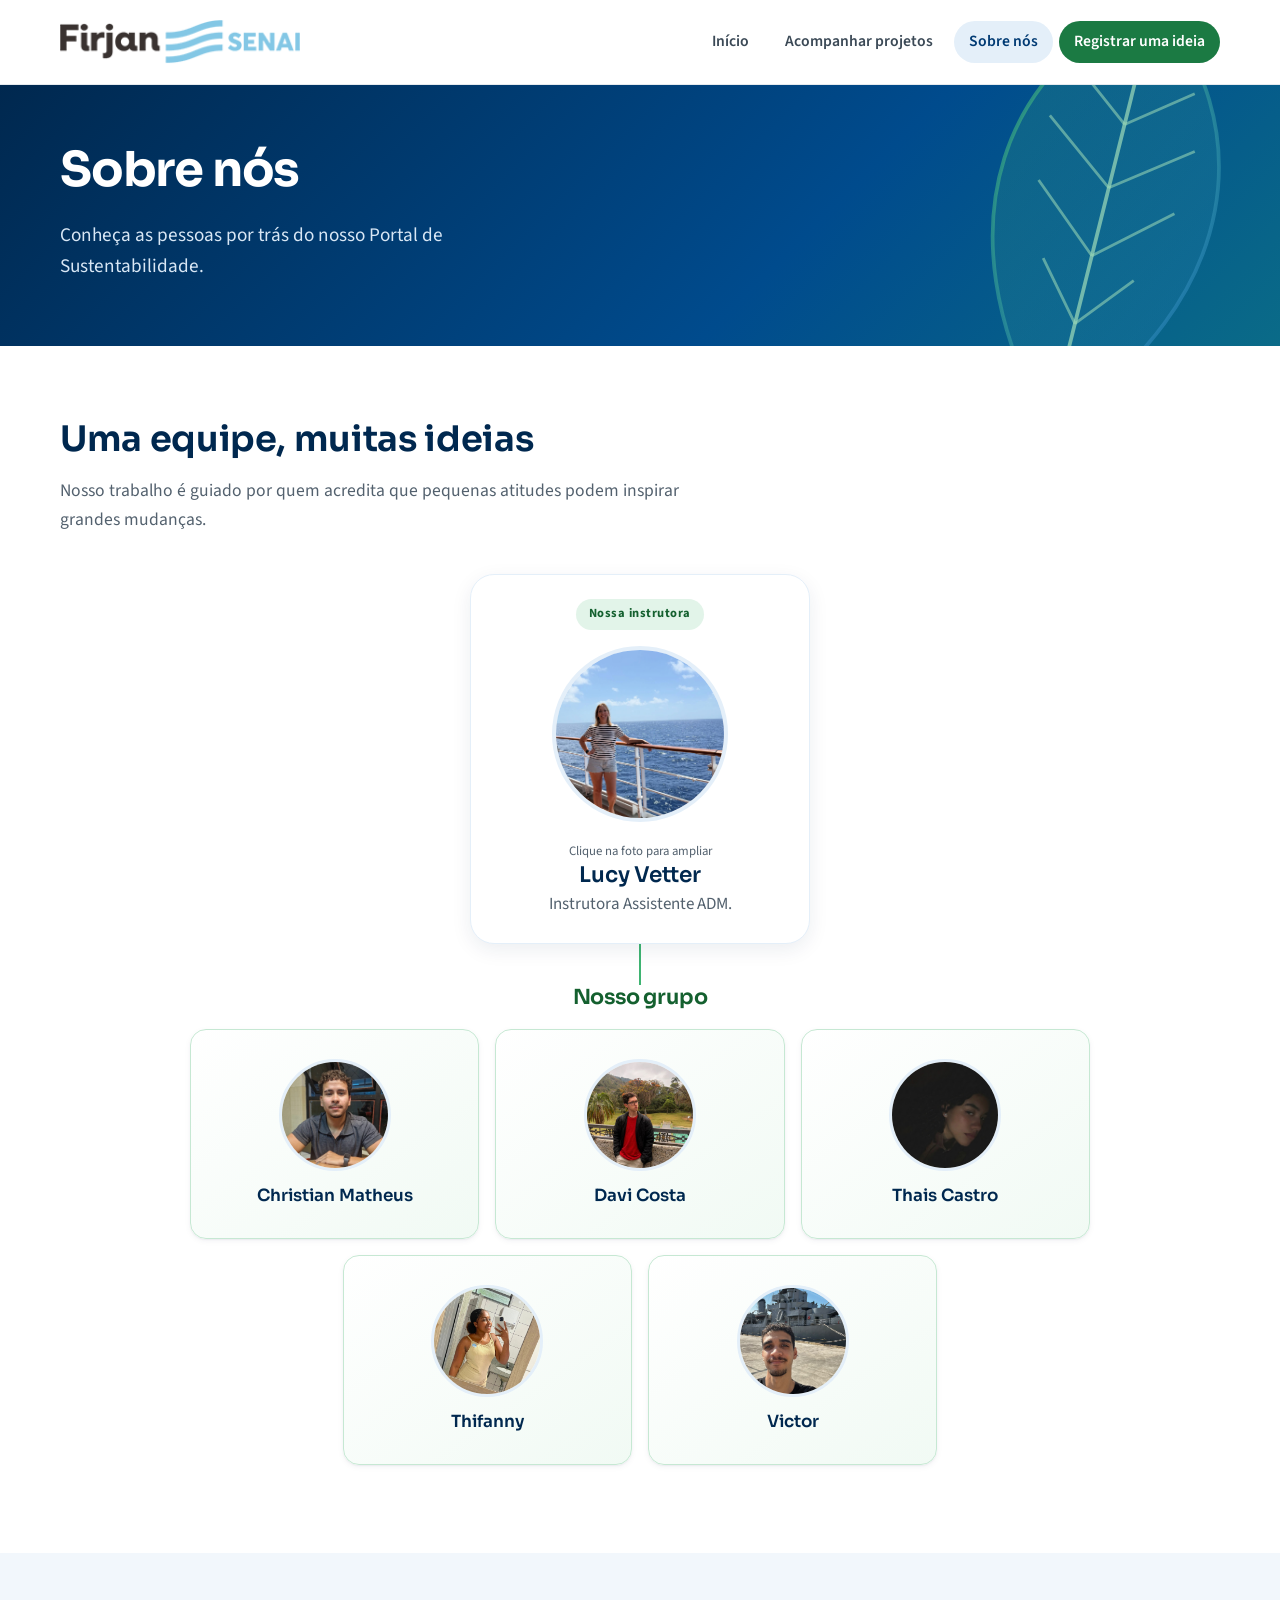
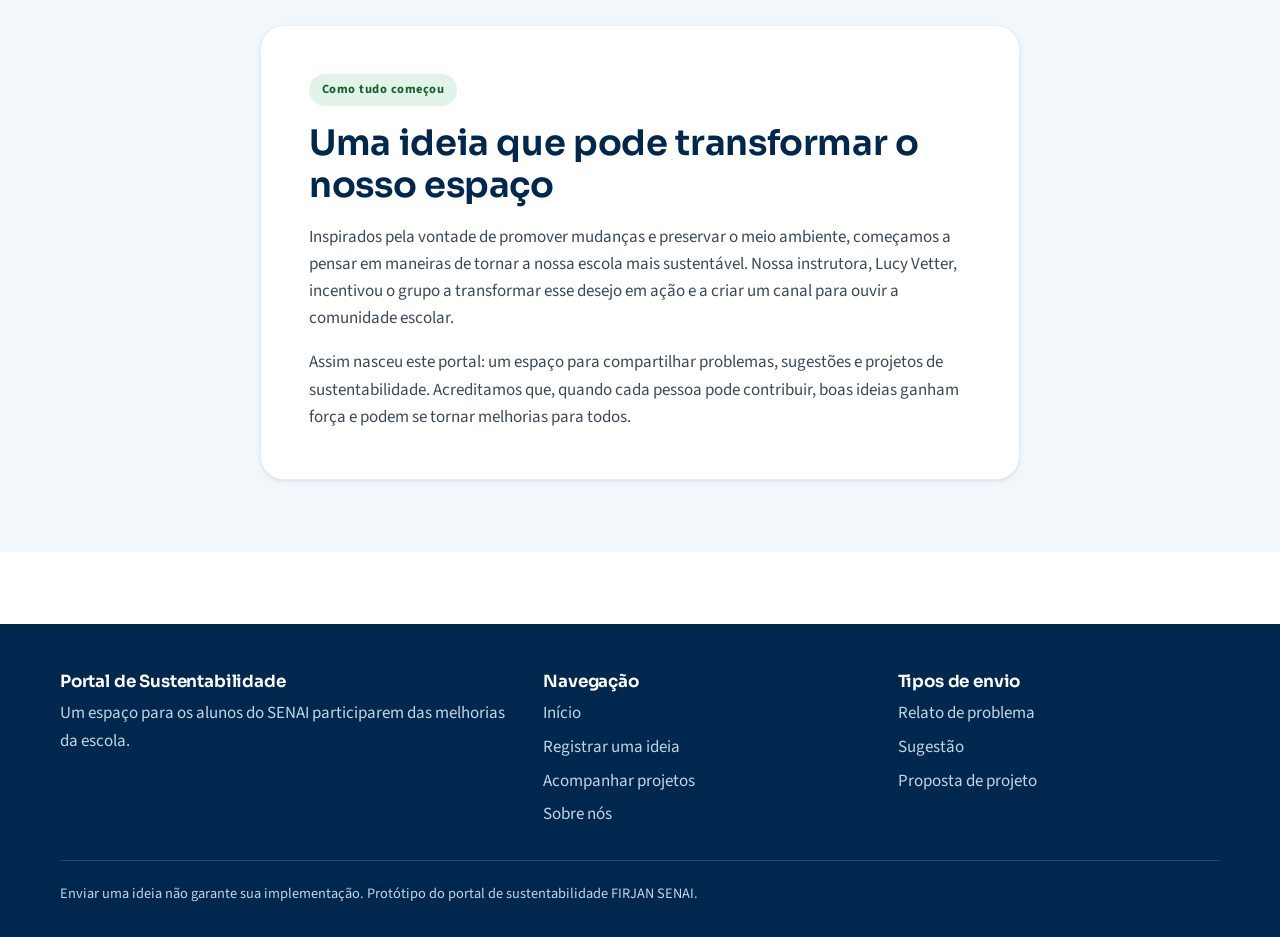
==== sobre.html @ 419f91eb "initial commit" ====
<!DOCTYPE html>
<html lang="pt-BR">
<head>
  <meta charset="UTF-8">
  <meta name="viewport" content="width=device-width, initial-scale=1">
  <title>Sobre nós | Portal de Sustentabilidade FIRJAN SENAI</title>
  <meta name="description" content="Conheça a instrutora e os alunos que fazem parte do Portal de Sustentabilidade SENAI.">
  <meta name="theme-color" content="#004b8d">
  <script>document.documentElement.classList.add('js');</script>
  <link rel="preconnect" href="https://fonts.googleapis.com">
  <link rel="preconnect" href="https://fonts.gstatic.com" crossorigin>
  <link href="https://fonts.googleapis.com/css2?family=Sora:wght@500;600;700&family=Source+Sans+3:wght@400;600;700&display=swap" rel="stylesheet">
  <link rel="stylesheet" href="css/style.css">
  <script src="js/main.js" defer></script>
  <script src="js/sobre.js" defer></script>
</head>
<body>
  <a class="skip-link" href="#conteudo">Ir para o conteúdo principal</a>

  <header class="site-header">
    <div class="container header-inner">
      <a class="logo-link" href="index.html" aria-label="FIRJAN SENAI – página inicial">
        <div class="logo-container">
          <img src="img/senai.png" alt="FIRJAN SENAI">
          <span class="logo-placeholder" aria-hidden="true">Logo<br>FIRJAN SENAI</span>
        </div>
      </a>
      <button class="menu-toggle" type="button" aria-label="Menu principal" aria-expanded="false" aria-controls="menu-principal">
        <span class="barras" aria-hidden="true"></span><span class="texto">Menu</span>
      </button>
      <nav id="menu-principal" class="nav-principal" aria-label="Navegação principal">
        <a href="index.html">Início</a>
        <a href="projetos.html">Acompanhar projetos</a>
        <a href="sobre.html" aria-current="page">Sobre nós</a>
        <a href="registrar.html" class="nav-destaque">Registrar uma ideia</a>
      </nav>
    </div>
  </header>

  <main id="conteudo">
    <section class="hero hero--curto" aria-labelledby="titulo-pagina">
      <svg class="hero-folha" viewBox="0 0 120 200" aria-hidden="true" focusable="false">
        <defs>
          <linearGradient id="grad-folha" x1="0" y1="0" x2="1" y2="1">
            <stop offset="0" stop-color="#3fb472"/>
            <stop offset="1" stop-color="#2477c4"/>
          </linearGradient>
        </defs>
        <path d="M60 6C114 44 130 120 60 194 -10 120 6 44 60 6Z" fill="url(#grad-folha)" opacity=".22"/>
        <path d="M60 6C114 44 130 120 60 194 -10 120 6 44 60 6Z" fill="none" stroke="url(#grad-folha)" stroke-width="1.6" opacity=".7"/>
        <path d="M60 14V198" stroke="#9fdcb9" stroke-width="1.6" opacity=".7"/>
        <path d="M60 60L34 40M60 88L28 64M60 118L30 92M60 148L40 124M60 60L86 40M60 88L92 64M60 118L90 92M60 148L80 124" stroke="#9fdcb9" stroke-width="1.2" opacity=".55" fill="none"/>
      </svg>
      <div class="container">
        <h1 id="titulo-pagina">Sobre nós</h1>
        <p class="hero-sub">Conheça as pessoas por trás do nosso Portal de Sustentabilidade.</p>
      </div>
    </section>

    <section class="secao sobre-secao" aria-labelledby="titulo-equipe">
      <div class="container">
        <div class="secao-titulo reveal">
          <h2 id="titulo-equipe">Uma equipe, muitas ideias</h2>
          <p>Nosso trabalho é guiado por quem acredita que pequenas atitudes podem inspirar grandes mudanças.</p>
        </div>

        <div class="sobre-piramide">
          <article class="sobre-instrutora reveal">
            <span class="sobre-etiqueta">Nossa instrutora</span>
            <button class="sobre-foto" type="button" data-foto-ampliar="img/lucy.jpg" data-foto-alt="Lucy Vetter, Instrutora Assistente ADM." aria-label="Ampliar foto de Lucy Vetter">
              <img src="img/lucy.jpg" alt="Lucy Vetter" width="420" height="420">
            </button>
            <p class="sobre-foto-dica">Clique na foto para ampliar</p>
            <h3>Lucy Vetter</h3>
            <p>Instrutora Assistente ADM.</p>
          </article>

          <div class="sobre-conexao" aria-hidden="true"></div>
          <h2 class="sobre-grupo-titulo reveal">Nosso grupo</h2>
          <!-- Use o placeholder para integrantes sem foto disponível. -->
          <ul class="sobre-integrantes" aria-label="Integrantes do grupo">
            <li class="sobre-integrante reveal">
              <button class="sobre-integrante-foto" type="button" data-foto-ampliar="img/chris.jpeg" data-foto-alt="Foto de Christian Matheus" aria-label="Ampliar foto de Christian Matheus">
                <img src="img/chris.jpeg" alt="Foto de Christian Matheus" width="240" height="240">
              </button>
              <span>Christian Matheus</span>
            </li>
            <li class="sobre-integrante reveal">
              <button class="sobre-integrante-foto" type="button" data-foto-ampliar="img/foto-placeholder.svg" data-foto-alt="Foto de Davi Costa" aria-label="Ampliar foto de Davi Costa">
                <img src="img/davi.jpg" alt="Foto não disponível de Davi Costa" width="240" height="240">
              </button>
              <span>Davi Costa</span>
            </li>
            <li class="sobre-integrante reveal">
              <button class="sobre-integrante-foto" type="button" data-foto-ampliar="img/foto-placeholder.svg" data-foto-alt="Foto de Thais Castro" aria-label="Ampliar foto de Thais Castro">
                <img src="img/danada.jpeg" alt="Foto não disponível de Thais Castro" width="240" height="240">
              </button>
              <span>Thais Castro</span>
            </li>
            <li class="sobre-integrante reveal">
              <button class="sobre-integrante-foto" type="button" data-foto-ampliar="img/thifanny.jpeg" data-foto-alt="Foto de Thifanny" aria-label="Ampliar foto de Thifanny">
                <img src="img/thifanny.jpeg" alt="Foto de Thifanny" width="240" height="240">
              </button>
              <span>Thifanny</span>
            </li>
            <li class="sobre-integrante reveal">
              <button class="sobre-integrante-foto" type="button" data-foto-ampliar="img/victor.jpeg" data-foto-alt="Foto de Victor" aria-label="Ampliar foto de Victor">
                <img src="img/victor.jpeg" alt="Foto de Victor" width="240" height="240">
              </button>
              <span>Victor</span>
            </li>
          </ul>
        </div>
      </div>
    </section>

    <section class="secao secao--azul sobre-historia" aria-labelledby="titulo-historia">
      <div class="container">
        <article class="sobre-texto reveal">
          <span class="sobre-etiqueta">Como tudo começou</span>
          <h2 id="titulo-historia">Uma ideia que pode transformar o nosso espaço</h2>
          <p>Inspirados pela vontade de promover mudanças e preservar o meio ambiente, começamos a pensar em maneiras de tornar a nossa escola mais sustentável. Nossa instrutora, Lucy Vetter, incentivou o grupo a transformar esse desejo em ação e a criar um canal para ouvir a comunidade escolar.</p>
          <p>Assim nasceu este portal: um espaço para compartilhar problemas, sugestões e projetos de sustentabilidade. Acreditamos que, quando cada pessoa pode contribuir, boas ideias ganham força e podem se tornar melhorias para todos.</p>
        </article>
      </div>
    </section>
  </main>

  <dialog class="sobre-modal" id="modal-foto" aria-label="Foto ampliada">
    <div class="sobre-modal-conteudo">
      <button class="sobre-modal-fechar" type="button" aria-label="Fechar foto ampliada">×</button>
      <img id="foto-ampliada" src="img/lucy.jpg" alt="">
      <p id="legenda-foto"></p>
    </div>
  </dialog>

  <footer class="site-footer">
    <div class="container">
      <div class="footer-grid">
        <div>
          <h2>Portal de Sustentabilidade</h2>
          <p>Um espaço para os alunos do SENAI participarem das melhorias da escola.</p>
        </div>
        <div>
          <h2>Navegação</h2>
          <ul>
            <li><a href="index.html">Início</a></li>
            <li><a href="registrar.html">Registrar uma ideia</a></li>
            <li><a href="projetos.html">Acompanhar projetos</a></li>
            <li><a href="sobre.html" aria-current="page">Sobre nós</a></li>
          </ul>
        </div>
        <div>
          <h2>Tipos de envio</h2>
          <ul>
            <li><a href="registrar.html?tipo=problema">Relato de problema</a></li>
            <li><a href="registrar.html?tipo=sugestao">Sugestão</a></li>
            <li><a href="registrar.html?tipo=projeto">Proposta de projeto</a></li>
          </ul>
        </div>
      </div>
      <div class="footer-fim"><p>Enviar uma ideia não garante sua implementação. Protótipo do portal de sustentabilidade FIRJAN SENAI.</p></div>
    </div>
  </footer>
</body>
</html>
---- css/style.css ----
/* =========================================================
   PORTAL DE SUSTENTABILIDADE – FIRJAN SENAI
   Folha de estilos única para todas as páginas.

   Índice
   1. Variáveis (cores, fontes, espaçamentos)
   2. Base / reset
   3. Cabeçalho e navegação
   4. Botões
   5. Hero (topo das páginas)
   6. Seções da página inicial
   7. Página de projetos (filtros, cards, status)
   8. Estado vazio
   9. Formulário
  10. Rodapé
  11. Animações
  12. Responsivo
   ========================================================= */

/* ---------- 1. VARIÁVEIS ---------- */
:root {
  /* Azul SENAI */
  --azul-900: #00284f;
  --azul-800: #003a73;
  --azul-700: #004b8d;
  --azul-600: #0a5fae;
  --azul-500: #2477c4;
  --azul-200: #c9def2;
  --azul-100: #e4eff9;
  --azul-50:  #f2f7fc;

  /* Verde sustentabilidade */
  --verde-800: #14602f;
  --verde-700: #1b7a43;
  --verde-600: #27995a;
  --verde-500: #3fb472;
  --verde-200: #c6e8d3;
  --verde-100: #e2f4e9;
  --verde-50:  #f1faf4;

  /* Neutros */
  --cinza-900: #17222d;
  --cinza-700: #3b4956;
  --cinza-600: #53616e;
  --cinza-400: #9aa6b0;
  --cinza-300: #d3dae0;
  --cinza-200: #e5eaee;
  --cinza-100: #f1f4f6;
  --cinza-50:  #f8fafb;
  --branco: #ffffff;

  /* Feedback */
  --erro: #b3261e;
  --erro-fundo: #fdecea;

  /* Formas e sombras */
  --raio-sm: 10px;
  --raio: 16px;
  --raio-lg: 24px;
  --sombra-sm: 0 1px 2px rgba(0, 40, 79, .06), 0 2px 6px rgba(0, 40, 79, .05);
  --sombra: 0 6px 20px rgba(0, 40, 79, .08);
  --sombra-lg: 0 18px 44px rgba(0, 40, 79, .16);

  /* Tipografia */
  --fonte-titulo: "Sora", "Segoe UI", system-ui, -apple-system, sans-serif;
  --fonte-texto: "Source Sans 3", "Segoe UI", system-ui, -apple-system, sans-serif;

  --largura: 1160px;
  --transicao: .25s cubic-bezier(.4, 0, .2, 1);
}

/* ---------- 2. BASE ---------- */
*, *::before, *::after { box-sizing: border-box; }

html { scroll-behavior: smooth; }

body {
  margin: 0;
  font-family: var(--fonte-texto);
  font-size: 1.0625rem;
  line-height: 1.6;
  color: var(--cinza-900);
  background: var(--branco);
  -webkit-font-smoothing: antialiased;
}

img, svg { max-width: 100%; display: block; }

/* Garante que o atributo hidden sempre esconda o elemento */
[hidden] { display: none !important; }

h1, h2, h3, h4 {
  font-family: var(--fonte-titulo);
  line-height: 1.2;
  margin: 0 0 .5em;
  color: var(--azul-900);
  letter-spacing: -.01em;
}
h1 { font-size: clamp(2.3rem, 5.2vw, 3.9rem); font-weight: 700; letter-spacing: -.025em; }
h2 { font-size: clamp(1.6rem, 3vw, 2.2rem); font-weight: 650; }
h3 { font-size: 1.2rem; font-weight: 600; }
p { margin: 0 0 1em; }
a { color: var(--azul-600); }

.container { width: min(100% - 2.5rem, var(--largura)); margin-inline: auto; }

[id] { scroll-margin-top: 90px; }

:focus-visible {
  outline: 3px solid var(--azul-500);
  outline-offset: 3px;
  border-radius: 4px;
}

.sr-only {
  position: absolute; width: 1px; height: 1px; padding: 0; margin: -1px;
  overflow: hidden; clip: rect(0, 0, 0, 0); white-space: nowrap; border: 0;
}

.skip-link {
  position: absolute; left: 1rem; top: -4rem; z-index: 200;
  background: var(--azul-900); color: #fff; padding: .7rem 1.1rem;
  border-radius: var(--raio-sm); text-decoration: none; font-weight: 600;
  transition: top var(--transicao);
}
.skip-link:focus { top: 1rem; outline-color: #fff; }

.secao { padding: 4.5rem 0; }
.secao--azul { background: var(--azul-50); }
.secao-titulo { max-width: 40rem; margin-bottom: 2.5rem; }
.secao-titulo p { color: var(--cinza-600); font-size: 1.1rem; margin: 0; }

/* ---------- 3. CABEÇALHO ---------- */
.site-header {
  position: sticky; top: 0; z-index: 100;
  background: rgba(255, 255, 255, .96);
  backdrop-filter: blur(8px);
  border-bottom: 1px solid var(--cinza-200);
  transition: box-shadow var(--transicao);
}
.site-header.rolou { box-shadow: 0 4px 18px rgba(0, 40, 79, .1); }

.header-inner {
  display: flex; align-items: center; justify-content: space-between;
  gap: 1rem; min-height: 84px;
}

.logo-link { display: inline-block; text-decoration: none; }

/* Espaço reservado para o logo oficial FIRJAN SENAI */
.logo-container {
  position: relative;
  display: flex; align-items: center; justify-content: center;
  height: 64px; min-width: 170px; max-width: 240px;
}
.logo-container img { display: block; height: 100%; width: auto; max-width: 100%; object-fit: contain; }
.logo-placeholder { display: none; }
.logo-container.logo-vazio {
  border: 2px dashed var(--azul-200);
  border-radius: var(--raio-sm);
  padding: 0 .9rem;
  background: var(--azul-50);
}
.logo-container.logo-vazio img { display: none; }
.logo-container.logo-vazio .logo-placeholder {
  display: block;
  font-family: var(--fonte-titulo);
  font-size: .78rem; font-weight: 600; color: var(--azul-600);
  text-align: center; line-height: 1.25;
}

.nav-principal { display: flex; align-items: center; gap: .35rem; }
.nav-principal a {
  position: relative;
  padding: .55rem .95rem;
  border-radius: 999px;
  text-decoration: none;
  color: var(--cinza-700);
  font-weight: 600; font-size: .98rem;
  transition: background var(--transicao), color var(--transicao);
}
.nav-principal a:hover { background: var(--azul-50); color: var(--azul-700); }
.nav-principal a[aria-current="page"] { background: var(--azul-100); color: var(--azul-800); }
.nav-principal a.nav-destaque { background: var(--verde-700); color: #fff; }
.nav-principal a.nav-destaque:hover { background: var(--verde-800); color: #fff; }

.menu-toggle {
  display: none;
  align-items: center; gap: .5rem;
  background: var(--azul-50); color: var(--azul-800);
  border: 1.5px solid var(--azul-200); border-radius: var(--raio-sm);
  padding: .55rem .9rem; font: 600 .95rem var(--fonte-texto); cursor: pointer;
  transition: background var(--transicao);
}
.menu-toggle:hover { background: var(--azul-100); }
.menu-toggle .barras, .menu-toggle .barras::before, .menu-toggle .barras::after {
  display: block; width: 18px; height: 2px; background: currentColor; border-radius: 2px;
  transition: transform var(--transicao), opacity var(--transicao);
}
.menu-toggle .barras { position: relative; }
.menu-toggle .barras::before, .menu-toggle .barras::after { content: ""; position: absolute; left: 0; }
.menu-toggle .barras::before { top: -6px; }
.menu-toggle .barras::after { top: 6px; }
.menu-toggle[aria-expanded="true"] .barras { background: transparent; }
.menu-toggle[aria-expanded="true"] .barras::before { transform: translateY(6px) rotate(45deg); }
.menu-toggle[aria-expanded="true"] .barras::after { transform: translateY(-6px) rotate(-45deg); }

/* ---------- 4. BOTÕES ---------- */
.btn {
  display: inline-flex; align-items: center; justify-content: center; gap: .55rem;
  padding: .85rem 1.6rem;
  border: 2px solid transparent; border-radius: 999px;
  font: 700 1rem var(--fonte-texto);
  text-decoration: none; cursor: pointer;
  transition: transform var(--transicao), background var(--transicao),
              color var(--transicao), box-shadow var(--transicao), border-color var(--transicao);
}
.btn:hover { transform: translateY(-2px); }
.btn:active { transform: translateY(0); }
.btn svg { width: 18px; height: 18px; transition: transform var(--transicao); }
.btn:hover svg { transform: translateX(3px); }

.btn-azul { background: var(--azul-700); color: #fff; box-shadow: 0 4px 14px rgba(0, 75, 141, .3); }
.btn-azul:hover { background: var(--azul-800); box-shadow: 0 8px 20px rgba(0, 75, 141, .35); }

.btn-verde { background: var(--verde-700); color: #fff; box-shadow: 0 4px 14px rgba(27, 122, 67, .3); }
.btn-verde:hover { background: var(--verde-800); box-shadow: 0 8px 20px rgba(27, 122, 67, .35); }

.btn-contorno { background: transparent; color: var(--azul-700); border-color: var(--azul-200); }
.btn-contorno:hover { background: var(--azul-50); border-color: var(--azul-500); }

.btn-branco { background: #fff; color: var(--verde-800); }
.btn-branco:hover { background: var(--verde-50); }

.btn[disabled] { opacity: .65; cursor: progress; transform: none; }

/* ---------- 5. HERO ---------- */
.hero {
  position: relative; overflow: hidden;
  background: linear-gradient(135deg, var(--azul-900) 0%, var(--azul-700) 62%, #0a6b88 100%);
  color: #fff;
  padding: 5rem 0 9.5rem;
}
.hero h1 { color: #fff; max-width: 15ch; margin-bottom: .45em; }
.hero p.hero-sub { font-size: 1.2rem; color: #d8e7f5; max-width: 46ch; margin: 0; }
.hero--curto { padding: 3.5rem 0 4rem; }
.hero--curto h1 { font-size: clamp(2rem, 4vw, 3rem); max-width: 22ch; }
.hero a { color: #fff; }
.hero :focus-visible { outline-color: #fff; }

.hero-folha {
  position: absolute; right: -2%; top: 50%;
  width: min(42vw, 480px);
  transform: translateY(-50%) rotate(14deg);
  pointer-events: none;
}
.hero--curto .hero-folha { width: min(28vw, 280px); right: 3%; }

/* Duas opções principais, sobrepostas ao hero */
.escolhas {
  position: relative; z-index: 2;
  display: grid; grid-template-columns: repeat(2, 1fr); gap: 1.5rem;
  margin-top: -6rem;
}
.escolha {
  display: flex; flex-direction: column; align-items: flex-start;
  background: #fff; border-radius: var(--raio-lg);
  padding: 2.2rem 2.2rem 2rem;
  box-shadow: var(--sombra-lg);
  border-top: 5px solid var(--azul-600);
  transition: transform var(--transicao), box-shadow var(--transicao);
}
.escolha--verde { border-top-color: var(--verde-600); }
.escolha:hover { transform: translateY(-5px); box-shadow: 0 24px 52px rgba(0, 40, 79, .2); }
.escolha-icone {
  display: grid; place-items: center;
  width: 54px; height: 54px; border-radius: 16px;
  background: var(--azul-100); color: var(--azul-700);
  margin-bottom: 1.1rem;
}
.escolha--verde .escolha-icone { background: var(--verde-100); color: var(--verde-700); }
.escolha-icone svg { width: 28px; height: 28px; }
.escolha h2 { font-size: 1.55rem; margin-bottom: .4em; }
.escolha p { color: var(--cinza-600); margin-bottom: 1.6rem; flex: 1; }

/* ---------- 6. SEÇÕES DA HOME ---------- */
/* Estatísticas */
.estatisticas {
  display: grid; grid-template-columns: repeat(4, 1fr);
  background: #fff; border: 1px solid var(--cinza-200);
  border-radius: var(--raio); box-shadow: var(--sombra-sm);
  margin-top: 3.5rem;
}
.estatistica { padding: 1.6rem 1.4rem; text-align: center; }
.estatistica + .estatistica { border-left: 1px solid var(--cinza-200); }
.estatistica strong {
  display: block; font-family: var(--fonte-titulo);
  font-size: 2.6rem; line-height: 1.1; color: var(--azul-700);
}
.estatistica:nth-child(2) strong { color: var(--azul-500); }
.estatistica:nth-child(3) strong { color: var(--verde-700); }
.estatistica:nth-child(4) strong { color: var(--cinza-600); }
.estatistica span { color: var(--cinza-600); font-weight: 600; font-size: .98rem; }

/* Projeto em destaque */
.destaque {
  display: grid; grid-template-columns: 1.1fr 1fr; gap: 0;
  background: linear-gradient(135deg, var(--verde-50), var(--azul-50));
  border: 1px solid var(--verde-200); border-radius: var(--raio-lg);
  overflow: hidden;
}
.destaque-lado {
  background: linear-gradient(160deg, var(--verde-700), var(--azul-700));
  color: #fff; padding: 2.4rem; display: flex; flex-direction: column; justify-content: center;
}
.destaque-lado h3 { color: #fff; font-size: 1.7rem; margin-bottom: .6rem; }
.destaque-lado .selo-destaque {
  display: inline-flex; align-self: flex-start; align-items: center; gap: .4rem;
  background: rgba(255, 255, 255, .16); border-radius: 999px;
  padding: .3rem .85rem; font-weight: 700; font-size: .88rem; margin-bottom: 1rem;
}
.destaque-corpo { padding: 2.4rem; }
.destaque-corpo p { color: var(--cinza-700); }
.destaque-corpo dl { margin: 1.2rem 0 1.6rem; display: grid; gap: .5rem; }

/* Como funciona (sequência real → numeração faz sentido) */
.passos { list-style: none; margin: 0; padding: 0; display: grid; grid-template-columns: repeat(5, 1fr); gap: 1rem; counter-reset: passo; }
.passo { position: relative; padding-top: 3.4rem; counter-increment: passo; }
.passo::before {
  content: counter(passo);
  position: absolute; top: 0; left: 0;
  display: grid; place-items: center;
  width: 2.5rem; height: 2.5rem; border-radius: 50%;
  background: var(--azul-700); color: #fff;
  font: 700 1.05rem var(--fonte-titulo);
  z-index: 1;
}
.passo:last-child::before { background: var(--verde-700); }
.passo:not(:last-child)::after {
  content: ""; position: absolute; top: 1.2rem; left: 2.9rem; right: -.6rem;
  height: 2px; background: repeating-linear-gradient(90deg, var(--azul-200) 0 6px, transparent 6px 12px);
}
.passo h3 { font-size: 1.05rem; margin-bottom: .3em; }
.passo p { color: var(--cinza-600); font-size: .98rem; margin: 0; }

/* Tipos de contribuição */
.tipos { display: grid; grid-template-columns: repeat(3, 1fr); gap: 1.4rem; }
.tipo-card {
  display: flex; flex-direction: column;
  background: #fff; border: 1px solid var(--cinza-200); border-radius: var(--raio);
  padding: 1.8rem; box-shadow: var(--sombra-sm);
  transition: transform var(--transicao), box-shadow var(--transicao), border-color var(--transicao);
}
.tipo-card:hover { transform: translateY(-4px); box-shadow: var(--sombra); border-color: var(--azul-200); }
.tipo-card .tipo-rotulo {
  align-self: flex-start; padding: .25rem .8rem; border-radius: 999px;
  font-size: .85rem; font-weight: 700; margin-bottom: 1rem;
}
.tipo-card--problema .tipo-rotulo { background: var(--azul-100); color: var(--azul-800); }
.tipo-card--sugestao .tipo-rotulo { background: var(--cinza-100); color: var(--cinza-700); }
.tipo-card--projeto  .tipo-rotulo { background: var(--verde-100); color: var(--verde-800); }
.tipo-card ul { margin: 0 0 1.4rem; padding-left: 1.2rem; color: var(--cinza-600); flex: 1; }
.tipo-card li { margin-bottom: .3rem; }
.tipo-card .link-seta { font-weight: 700; text-decoration: none; color: var(--azul-700); }
.tipo-card .link-seta:hover { text-decoration: underline; }

/* Aviso / disclaimer */
.aviso {
  display: flex; gap: 1rem; align-items: flex-start;
  background: var(--azul-50); border: 1px solid var(--azul-200);
  border-left: 5px solid var(--azul-600);
  border-radius: var(--raio-sm); padding: 1.2rem 1.4rem;
  color: var(--cinza-700); font-size: .98rem;
}
.aviso svg { flex: none; width: 24px; height: 24px; color: var(--azul-600); margin-top: 2px; }
.aviso p { margin: 0; }

/* Faixa final */
.faixa-final {
  background: linear-gradient(120deg, var(--verde-700), var(--azul-700));
  color: #fff; border-radius: var(--raio-lg);
  padding: 3rem 2.5rem; display: flex; align-items: center; justify-content: space-between;
  gap: 2rem; flex-wrap: wrap;
}
.faixa-final h2 { color: #fff; margin-bottom: .2em; }
.faixa-final p { margin: 0; color: #e0f1e8; }

/* ---------- 7. PROJETOS ---------- */
.filtros {
  display: grid; grid-template-columns: 1fr auto; gap: 1.2rem 1.5rem; align-items: end;
  background: #fff; border: 1px solid var(--cinza-200); border-radius: var(--raio);
  padding: 1.4rem; box-shadow: var(--sombra-sm); margin-bottom: 1rem;
}
.filtros label { display: block; font-weight: 600; font-size: .92rem; color: var(--cinza-700); margin-bottom: .35rem; }
.filtros input[type="search"], .filtros select {
  width: 100%; padding: .7rem .95rem;
  border: 1.5px solid var(--cinza-300); border-radius: var(--raio-sm);
  font: inherit; background: #fff; color: var(--cinza-900);
  transition: border-color var(--transicao), box-shadow var(--transicao);
}
.filtros input:focus, .filtros select:focus {
  outline: none; border-color: var(--azul-600); box-shadow: 0 0 0 4px rgba(36, 119, 196, .18);
}
.filtro-status { grid-column: 1 / -1; display: flex; flex-wrap: wrap; gap: .5rem; }
.filtro-status button {
  display: inline-flex; align-items: center; gap: .45rem;
  padding: .55rem 1.1rem; border-radius: 999px;
  border: 1.5px solid var(--cinza-300); background: #fff; color: var(--cinza-700);
  font: 600 .95rem var(--fonte-texto); cursor: pointer;
  transition: background var(--transicao), border-color var(--transicao), color var(--transicao), transform var(--transicao);
}
.filtro-status button:hover { border-color: var(--azul-500); color: var(--azul-700); transform: translateY(-1px); }
.filtro-status button[aria-pressed="true"] { background: var(--azul-700); border-color: var(--azul-700); color: #fff; }
.filtro-status .contagem {
  background: var(--cinza-100); color: var(--cinza-700); border-radius: 999px;
  padding: 0 .5rem; font-size: .82rem; min-width: 1.5rem; text-align: center;
}
.filtro-status button[aria-pressed="true"] .contagem { background: rgba(255, 255, 255, .22); color: #fff; }

.contador-resultados { color: var(--cinza-600); font-size: .98rem; margin: 1.2rem 0 1.4rem; min-height: 1.6em; }

.projetos-grid { display: grid; grid-template-columns: minmax(0, 1fr); gap: 1.5rem; }

.projeto-card {
  display: flex; flex-direction: column;
  background: #fff; border: 1px solid var(--cinza-200); border-top: 5px solid var(--cinza-400);
  border-radius: var(--raio); padding: 1.6rem; box-shadow: var(--sombra-sm);
  transition: transform var(--transicao), box-shadow var(--transicao);
  animation: card-entra .45s ease both;
}
.projeto-card:hover { transform: translateY(-5px); box-shadow: var(--sombra-lg); }
.projeto-card[data-status="em-andamento"] { border-top-color: var(--azul-500); }
.projeto-card[data-status="concluido"]    { border-top-color: var(--verde-600); }
.projeto-card[data-status="pendente"]     { border-top-color: var(--cinza-400); }
.projeto-resumo {
  display: grid; grid-template-columns: 3.5rem minmax(0, 1fr); align-items: center;
  gap: .55rem 1rem; cursor: pointer; list-style: none;
}
.projeto-resumo::-webkit-details-marker { display: none; }
.projeto-icone {
  display: grid; place-items: center; grid-column: 1; grid-row: 1 / span 2;
  width: 3.5rem; height: 3.5rem; background: var(--verde-50);
  border-radius: 1rem; font-size: 1.8rem;
}
.projeto-icone::before { line-height: 1; }
.projeto-icone--natureza-arvore::before { content: "🌳"; }
.projeto-icone--natureza-floresta::before { content: "🌲"; }
.projeto-icone--natureza-muda::before { content: "🌱"; }
.projeto-icone--natureza-folha::before { content: "🌿"; }
.projeto-icone--natureza-campo::before { content: "🌾"; }
.projeto-icone--natureza-flor::before { content: "🌼"; }
.projeto-icone--natureza-abelha::before { content: "🐝"; }
.projeto-icone--natureza-planeta::before { content: "🌎"; }
.projeto-icone--energia-raio::before { content: "⚡"; }
.projeto-icone--energia-bateria::before { content: "🔋"; }
.projeto-icone--energia-sol::before { content: "☀️"; }
.projeto-icone--agua-gota::before { content: "💧"; }
.projeto-icone--agua-torneira::before { content: "🚰"; }
.projeto-icone--residuos-reciclagem::before { content: "♻️"; }
.projeto-icone--residuos-lixeira::before { content: "🗑️"; }
.projeto-icone--residuos-descarte::before { content: "🚯"; }
.projeto-icone--transporte-bicicleta::before { content: "🚲"; }
.projeto-icone--limpeza-vassoura::before { content: "🧹"; }
.projeto-icone--clima-vento::before { content: "🌬️"; }
.projeto-icone--educacao-livro::before { content: "📚"; }
.projeto-icone--industria-fabrica::before { content: "🏭"; }
.projeto-icone--transporte-carro::before { content: "🚗"; }
.projeto-icone--alimento-cenoura::before { content: "🥕"; }
.projeto-icone--cultivo-vaso::before { content: "🪴"; }
.projeto-resumo-titulo { grid-column: 2; min-width: 0; }
.projeto-resumo-titulo .categoria-tag { display: inline-block; margin-bottom: .45rem; }
.projeto-card h3 { font-size: 1.25rem; margin: 0; overflow-wrap: break-word; word-break: normal; hyphens: auto; }
.projeto-resumo-acao {
  display: flex; grid-column: 2; align-items: center; justify-content: space-between;
  gap: .65rem; min-width: 0;
}
.projeto-chevron { color: var(--azul-700); font-size: 1.5rem; line-height: 1; transition: transform var(--transicao); }
.projeto-card[open] .projeto-chevron { transform: rotate(180deg); }
.projeto-conteudo { width: 100%; min-width: 0; padding-top: 1rem; overflow-wrap: break-word; }
.projeto-conteudo > p { color: var(--cinza-600); }

.projeto-topo { display: flex; justify-content: space-between; align-items: center; gap: .6rem; flex-wrap: wrap; margin-bottom: 1rem; }
.categoria-tag {
  background: var(--cinza-100); color: var(--cinza-700);
  padding: .2rem .75rem; border-radius: 999px; font-size: .86rem; font-weight: 600;
}

.projeto-meta { display: grid; grid-template-columns: max-content minmax(0, 1fr); gap: .25rem .8rem; margin: 0 0 1rem; font-size: .95rem; }
.projeto-meta dt { color: var(--cinza-600); font-weight: 600; }
.projeto-meta dd { min-width: 0; margin: 0; overflow-wrap: anywhere; }

.projeto-bloco { margin-top: auto; padding-top: 1rem; border-top: 1px dashed var(--cinza-300); }
.projeto-bloco + .projeto-bloco { margin-top: 0; }
.projeto-bloco h4 { font-size: .92rem; color: var(--cinza-700); margin-bottom: .45rem; }
.projeto-bloco p { margin: 0; font-size: .97rem; color: var(--cinza-700); }
.chips { list-style: none; margin: 0; padding: 0; display: flex; flex-wrap: wrap; gap: .4rem; }
.chips li {
  background: var(--verde-50); border: 1px solid var(--verde-200); color: var(--verde-800);
  border-radius: 8px; padding: .15rem .6rem; font-size: .88rem;
}

/* Selos de status */
.status-selo {
  display: inline-flex; align-items: center; gap: .45rem;
  padding: .28rem .8rem; border-radius: 999px;
  font: 700 .78rem var(--fonte-texto); letter-spacing: .04em;
  white-space: nowrap;
}
.status-selo::before { content: ""; width: .55rem; height: .55rem; border-radius: 50%; background: currentColor; }

.status-em-andamento { background: var(--azul-100); color: var(--azul-800); }
.status-concluido    { background: var(--verde-100); color: var(--verde-800); }
.status-pendente     { background: var(--cinza-100); color: var(--cinza-700); border: 1px solid var(--cinza-300); }
.status-em-andamento::before { animation: pulso 1.8s ease-in-out infinite; }

/* ---------- 8. ESTADO VAZIO ---------- */
.estado-vazio {
  text-align: center;
  background: linear-gradient(180deg, var(--azul-50), var(--verde-50));
  border: 2px dashed var(--azul-200); border-radius: var(--raio-lg);
  padding: 4rem 1.5rem; max-width: 720px; margin: 1rem auto 0;
}
.estado-vazio[hidden] { display: none; }
.estado-vazio svg { width: 76px; height: 76px; margin: 0 auto 1.2rem; color: var(--verde-600); }
.estado-vazio h2 { font-size: 1.5rem; margin-bottom: .3em; }
.estado-vazio p { color: var(--cinza-600); margin-bottom: 1.5rem; }
.estado-vazio .btn { margin-top: .25rem; }

/* ---------- 9. FORMULÁRIO ---------- */
.registro-layout { display: grid; grid-template-columns: minmax(0, 1fr) 340px; gap: 2.5rem; align-items: start; }

.form-bloco {
  background: #fff; border: 1px solid var(--cinza-200); border-radius: var(--raio);
  padding: 1.8rem; margin: 0 0 1.4rem; box-shadow: var(--sombra-sm);
}
.form-bloco legend {
  font: 650 1.15rem var(--fonte-titulo); color: var(--azul-900);
  padding: 0 .5rem; margin-left: -.5rem;
}
.form-nota { color: var(--cinza-600); font-size: .95rem; margin-bottom: 1.2rem; }

.campo { margin-bottom: 1.15rem; }
.campo:last-child { margin-bottom: 0; }
.campo label { display: block; font-weight: 600; margin-bottom: .35rem; color: var(--cinza-900); }
.campo .obrig { color: var(--erro); margin-left: .15rem; }
.campo .ajuda { display: block; font-size: .9rem; color: var(--cinza-600); margin-bottom: .4rem; font-weight: 400; }
.campo input, .campo select, .campo textarea {
  width: 100%; padding: .8rem .95rem;
  border: 1.5px solid var(--cinza-300); border-radius: var(--raio-sm);
  font: inherit; color: var(--cinza-900); background: #fff;
  transition: border-color var(--transicao), box-shadow var(--transicao);
}
.campo textarea { min-height: 120px; resize: vertical; }
.campo input:hover, .campo select:hover, .campo textarea:hover { border-color: var(--cinza-400); }
.campo input:focus, .campo select:focus, .campo textarea:focus {
  outline: none; border-color: var(--azul-600); box-shadow: 0 0 0 4px rgba(36, 119, 196, .18);
}
.campo-erro { display: none; margin-top: .4rem; color: var(--erro); font-size: .93rem; font-weight: 600; }
.campo--erro input, .campo--erro select, .campo--erro textarea { border-color: var(--erro); background: #fffafa; }
.campo--erro .campo-erro { display: block; }
.grid-2 { display: grid; grid-template-columns: 1fr 1fr; gap: 1.15rem; }
.grid-2 .campo { margin-bottom: 0; }
.grid-2 + .campo, .campo + .grid-2 { margin-top: 1.15rem; }

/* Explicação do tipo escolhido */
.tipo-explica {
  display: none; margin-top: 1rem; padding: 1rem 1.2rem;
  border-radius: var(--raio-sm); font-size: .97rem; border-left: 5px solid;
}
.tipo-explica.visivel { display: block; animation: abre .3s ease both; }
.tipo-explica.tipo-problema { background: var(--azul-50); border-color: var(--azul-600); color: var(--azul-900); }
.tipo-explica.tipo-sugestao { background: var(--cinza-50); border-color: var(--cinza-600); color: var(--cinza-900); }
.tipo-explica.tipo-projeto  { background: var(--verde-50); border-color: var(--verde-600); color: var(--verde-800); }

/* Grupos que abrem e fecham com animação */
.grupo-condicional {
  display: grid; grid-template-rows: 0fr; opacity: 0; visibility: hidden;
  transition: grid-template-rows .4s ease, opacity .3s ease, visibility 0s linear .4s;
}
.grupo-condicional.aberto {
  grid-template-rows: 1fr; opacity: 1; visibility: visible;
  transition: grid-template-rows .4s ease, opacity .35s ease .05s, visibility 0s;
}
.grupo-interno { overflow: hidden; min-height: 0; }
.grupo-condicional .form-bloco { margin-bottom: 1.4rem; }
.grupo-condicional--azul .form-bloco { border-top: 4px solid var(--azul-600); }
.grupo-condicional--cinza .form-bloco { border-top: 4px solid var(--cinza-400); }
.grupo-condicional--verde .form-bloco { border-top: 4px solid var(--verde-600); }

.resumo-erros {
  background: var(--erro-fundo); border: 1px solid #f2b8b5; border-left: 5px solid var(--erro);
  border-radius: var(--raio-sm); padding: 1rem 1.3rem; margin-bottom: 1.4rem; color: #601410;
}
.resumo-erros[hidden] { display: none; }
.resumo-erros strong { display: block; margin-bottom: .4rem; }
.resumo-erros ul { margin: 0; padding-left: 1.2rem; }
.resumo-erros a { color: #601410; font-weight: 600; }

.mensagem-status { display: none; border-radius: var(--raio-sm); padding: 1.1rem 1.3rem; margin-top: 1.2rem; font-weight: 600; }
.mensagem-status.visivel { display: block; animation: abre .35s ease both; }
.mensagem-status.sucesso { background: var(--verde-100); border: 1px solid var(--verde-200); border-left: 5px solid var(--verde-600); color: var(--verde-800); }
.mensagem-status.erro { background: var(--erro-fundo); border: 1px solid #f2b8b5; border-left: 5px solid var(--erro); color: #601410; }
.mensagem-status small { display: block; font-weight: 400; margin-top: .3rem; }

.form-acoes { display: flex; align-items: center; gap: 1rem; flex-wrap: wrap; }

.lateral { position: sticky; top: 96px; display: grid; gap: 1.2rem; }
.lateral-card { background: var(--azul-50); border: 1px solid var(--azul-200); border-radius: var(--raio); padding: 1.5rem; }
.lateral-card h2 { font-size: 1.1rem; }
.lateral-card dl { margin: 0; }
.lateral-card dt { font-weight: 700; color: var(--azul-800); margin-top: .8rem; }
.lateral-card dd { margin: .1rem 0 0; font-size: .96rem; color: var(--cinza-700); }
.lateral-card--verde { background: var(--verde-50); border-color: var(--verde-200); }
.lateral-card--verde p { font-size: .96rem; color: var(--cinza-700); margin: 0; }

.honeypot { position: absolute; left: -9999px; width: 1px; height: 1px; overflow: hidden; }

/* ---------- 10. RODAPÉ ---------- */
.site-footer { background: var(--azul-900); color: #c3d4e6; padding: 3rem 0 2rem; margin-top: 4.5rem; }
.footer-grid { display: grid; grid-template-columns: 1.4fr 1fr 1fr; gap: 2rem; }
.site-footer h2 { color: #fff; font-size: 1.05rem; }
.site-footer a { color: #c3d4e6; text-decoration: none; }
.site-footer a:hover { color: #fff; text-decoration: underline; }
.site-footer ul { list-style: none; margin: 0; padding: 0; display: grid; gap: .4rem; }
.site-footer :focus-visible { outline-color: #fff; }
.footer-fim { border-top: 1px solid rgba(255, 255, 255, .14); margin-top: 2rem; padding-top: 1.3rem; font-size: .9rem; }
.footer-fim p { margin: 0; }

/* ---------- SOBRE NÓS ---------- */
.sobre-secao { overflow: hidden; }
.sobre-piramide { display: flex; flex-direction: column; align-items: center; }
.sobre-instrutora {
  position: relative; z-index: 1; width: min(100%, 340px); padding: 1.5rem;
  background: #fff; border: 1px solid var(--azul-100); border-radius: var(--raio-lg);
  box-shadow: var(--sombra); text-align: center;
}
.sobre-etiqueta {
  display: inline-block; padding: .35rem .8rem; border-radius: 999px;
  background: var(--verde-100); color: var(--verde-800);
  font-size: .78rem; font-weight: 700; letter-spacing: .04em;
}
.sobre-foto {
  position: relative; display: block; width: 176px; height: 176px; margin: 1rem auto 1.2rem;
  padding: 0; overflow: hidden; border: 4px solid var(--azul-100); border-radius: 50%;
  background: var(--azul-50); cursor: zoom-in;
}
.sobre-foto img { width: 100%; height: 100%; object-fit: cover; }
.sobre-foto-dica {
  margin: -1rem 0 1rem; color: var(--azul-600); font-size: .8rem; text-align: center;
}
.sobre-instrutora h3 { margin-bottom: .25rem; font-size: 1.35rem; }
.sobre-instrutora p { margin: 0; color: var(--cinza-600); }
.sobre-conexao { width: 2px; height: 2.6rem; background: var(--verde-500); }
.sobre-grupo-titulo { margin: 0 0 1.2rem; font-size: 1.3rem; color: var(--verde-800); }
.sobre-integrantes {
  position: relative; display: grid; grid-template-columns: repeat(6, minmax(0, 1fr));
  gap: 1rem; width: min(100%, 900px); margin: 0; padding: 0; list-style: none;
}
.sobre-integrante {
  grid-column: span 2; display: flex; min-height: 210px; flex-direction: column; align-items: center; justify-content: center;
  gap: .75rem; padding: 1.25rem 1rem; border: 1px solid var(--verde-200); border-radius: var(--raio);
  background: linear-gradient(145deg, #fff, var(--verde-50)); box-shadow: var(--sombra-sm);
  color: var(--azul-900); font-family: var(--fonte-titulo); font-size: 1.05rem;
  font-weight: 600; text-align: center;
}
.sobre-integrante-foto {
  display: block; width: 112px; height: 112px; flex: 0 0 auto; padding: 0; overflow: hidden;
  border: 3px solid var(--azul-100); border-radius: 50%; background: var(--azul-50); cursor: zoom-in;
}
.sobre-integrante-foto img { width: 100%; height: 100%; object-fit: cover; transition: transform var(--transicao); }
.sobre-integrante-foto:hover img { transform: scale(1.08); }
.sobre-integrante-foto:focus-visible { outline: 3px solid var(--azul-500); outline-offset: 3px; }
.sobre-integrante:nth-child(4) { grid-column: 2 / span 2; }
.sobre-integrante:nth-child(5) { grid-column: 4 / span 2; }
.sobre-historia { margin-top: 1rem; }
.sobre-texto { max-width: 760px; margin: 0 auto; padding: clamp(1.5rem, 5vw, 3rem); background: #fff; border: 1px solid var(--azul-100); border-radius: var(--raio-lg); box-shadow: var(--sombra-sm); }
.sobre-texto h2 { margin-top: 1rem; }
.sobre-texto p { color: var(--cinza-700); }
.sobre-texto p:last-child { margin-bottom: 0; }
.sobre-modal {
  width: min(92vw, 900px); max-width: none; max-height: 92vh; padding: 0;
  overflow: visible; border: 0; border-radius: var(--raio); background: transparent;
}
.sobre-modal::backdrop { background: rgba(0, 22, 43, .88); }
.sobre-modal-conteudo { position: relative; padding: .75rem; border-radius: var(--raio); background: #fff; box-shadow: var(--sombra-lg); }
.sobre-modal-conteudo img { width: 100%; max-height: calc(92vh - 4.5rem); object-fit: contain; border-radius: 8px; }
.sobre-modal-conteudo p { margin: .65rem 2.5rem 0 0; color: var(--cinza-700); text-align: center; }
.sobre-modal-fechar {
  position: absolute; z-index: 1; top: 1rem; right: 1rem; display: grid; width: 2.5rem; height: 2.5rem;
  place-items: center; border: 0; border-radius: 50%; background: var(--azul-900);
  color: #fff; font-size: 1.75rem; line-height: 1; cursor: pointer;
}
.sobre-modal-fechar:hover { background: var(--azul-700); }
.sobre-modal :focus-visible { outline-color: var(--azul-500); }

/* ---------- 11. ANIMAÇÕES ---------- */
@keyframes pagina-entra { from { opacity: 0; } to { opacity: 1; } }
@keyframes card-entra { from { opacity: 0; transform: translateY(10px); } to { opacity: 1; transform: none; } }
@keyframes abre { from { opacity: 0; transform: translateY(-6px); } to { opacity: 1; transform: none; } }
@keyframes pulso { 0%, 100% { opacity: 1; } 50% { opacity: .35; } }
@keyframes folha-flutua {
  0%, 100% { transform: translateY(-50%) rotate(14deg); }
  50% { transform: translateY(-53%) rotate(11deg); }
}

body { animation: pagina-entra .45s ease both; }
body.saindo { opacity: 0; transition: opacity .2s ease; }
.hero-folha { animation: folha-flutua 9s ease-in-out infinite; }

/* Entrada suave das seções (só aplicada quando o JavaScript está ativo) */
.js .reveal { opacity: 0; transform: translateY(12px); transition: opacity .6s ease, transform .6s ease; }
.js .reveal.visivel { opacity: 1; transform: none; }

@media (prefers-reduced-motion: reduce) {
  html { scroll-behavior: auto; }
  *, *::before, *::after { animation-duration: .01ms !important; animation-iteration-count: 1 !important; transition-duration: .01ms !important; }
  .js .reveal { opacity: 1; transform: none; }
}

/* ---------- 12. RESPONSIVO ---------- */
@media (max-width: 980px) {
  .passos { grid-template-columns: 1fr; gap: 0; }
  .passo { padding: 0 0 1.6rem 3.6rem; min-height: 3.4rem; }
  .passo:not(:last-child)::after { top: 2.7rem; bottom: .2rem; left: 1.2rem; right: auto; width: 2px; height: auto;
    background: repeating-linear-gradient(180deg, var(--azul-200) 0 6px, transparent 6px 12px); }
  .tipos { grid-template-columns: 1fr; }
  .registro-layout { grid-template-columns: 1fr; }
  .lateral { position: static; order: -1; }
  .footer-grid { grid-template-columns: 1fr 1fr; }
  .footer-grid > :first-child { grid-column: 1 / -1; }
  .destaque { grid-template-columns: 1fr; }
}

@media (max-width: 820px) {
  .menu-toggle { display: inline-flex; }
  .nav-principal {
    position: absolute; top: 100%; left: 0; right: 0;
    flex-direction: column; align-items: stretch; gap: .25rem;
    background: #fff; border-bottom: 1px solid var(--cinza-200);
    padding: 0 1.25rem; box-shadow: 0 14px 24px rgba(0, 40, 79, .1);
    max-height: 0; overflow: hidden; visibility: hidden;
    transition: max-height .35s ease, padding .35s ease, visibility 0s linear .35s;
  }
  .nav-principal.aberto { max-height: 340px; padding: .8rem 1.25rem 1.2rem; visibility: visible; transition: max-height .35s ease, padding .35s ease, visibility 0s; }
  .nav-principal a { padding: .85rem 1rem; }
  .escolhas { grid-template-columns: 1fr; margin-top: -4.5rem; }
  .hero { padding: 3.5rem 0 7rem; }
  .hero-folha { opacity: .5; right: -18%; width: 70vw; }
  .estatisticas { grid-template-columns: repeat(2, 1fr); }
  .estatistica:nth-child(3) { border-left: 0; }
  .estatistica:nth-child(n+3) { border-top: 1px solid var(--cinza-200); }
}

@media (max-width: 600px) {
  body { font-size: 1rem; }
  .secao { padding: 3rem 0; }
  .logo-container { min-width: 140px; height: 52px; }
  .escolha { padding: 1.6rem; }
  .filtros { grid-template-columns: 1fr; padding: 1.1rem; }
  .projetos-grid { grid-template-columns: 1fr; }
  .projeto-card { padding: 1.1rem; }
  .projeto-resumo { grid-template-columns: 2.8rem minmax(0, 1fr); gap: .5rem .75rem; }
  .projeto-icone { width: 2.8rem; height: 2.8rem; border-radius: .8rem; font-size: 1.55rem; }
  .projeto-card h3 { font-size: 1.12rem; }
  .projeto-resumo-acao { gap: .5rem; }
  .projeto-resumo-acao .status-selo { padding: .25rem .55rem; font-size: .7rem; }
  .projeto-meta { grid-template-columns: max-content minmax(0, 1fr); gap: .25rem .55rem; }
  .grid-2 { grid-template-columns: 1fr; }
  .form-bloco { padding: 1.3rem; }
  .footer-grid { grid-template-columns: 1fr; }
  .faixa-final { padding: 2rem 1.5rem; }
  .form-acoes .btn { width: 100%; }
  .menu-toggle .texto { display: none; }
  .sobre-integrantes { grid-template-columns: repeat(2, minmax(0, 1fr)); gap: .75rem; }
  .sobre-integrante, .sobre-integrante:nth-child(4), .sobre-integrante:nth-child(5) { grid-column: auto; min-height: 78px; padding: .75rem .5rem; font-size: .95rem; }
  .sobre-integrante:last-child:nth-child(odd) { grid-column: 1 / -1; width: calc(50% - .375rem); justify-self: center; }
  .sobre-modal { width: 96vw; }
}
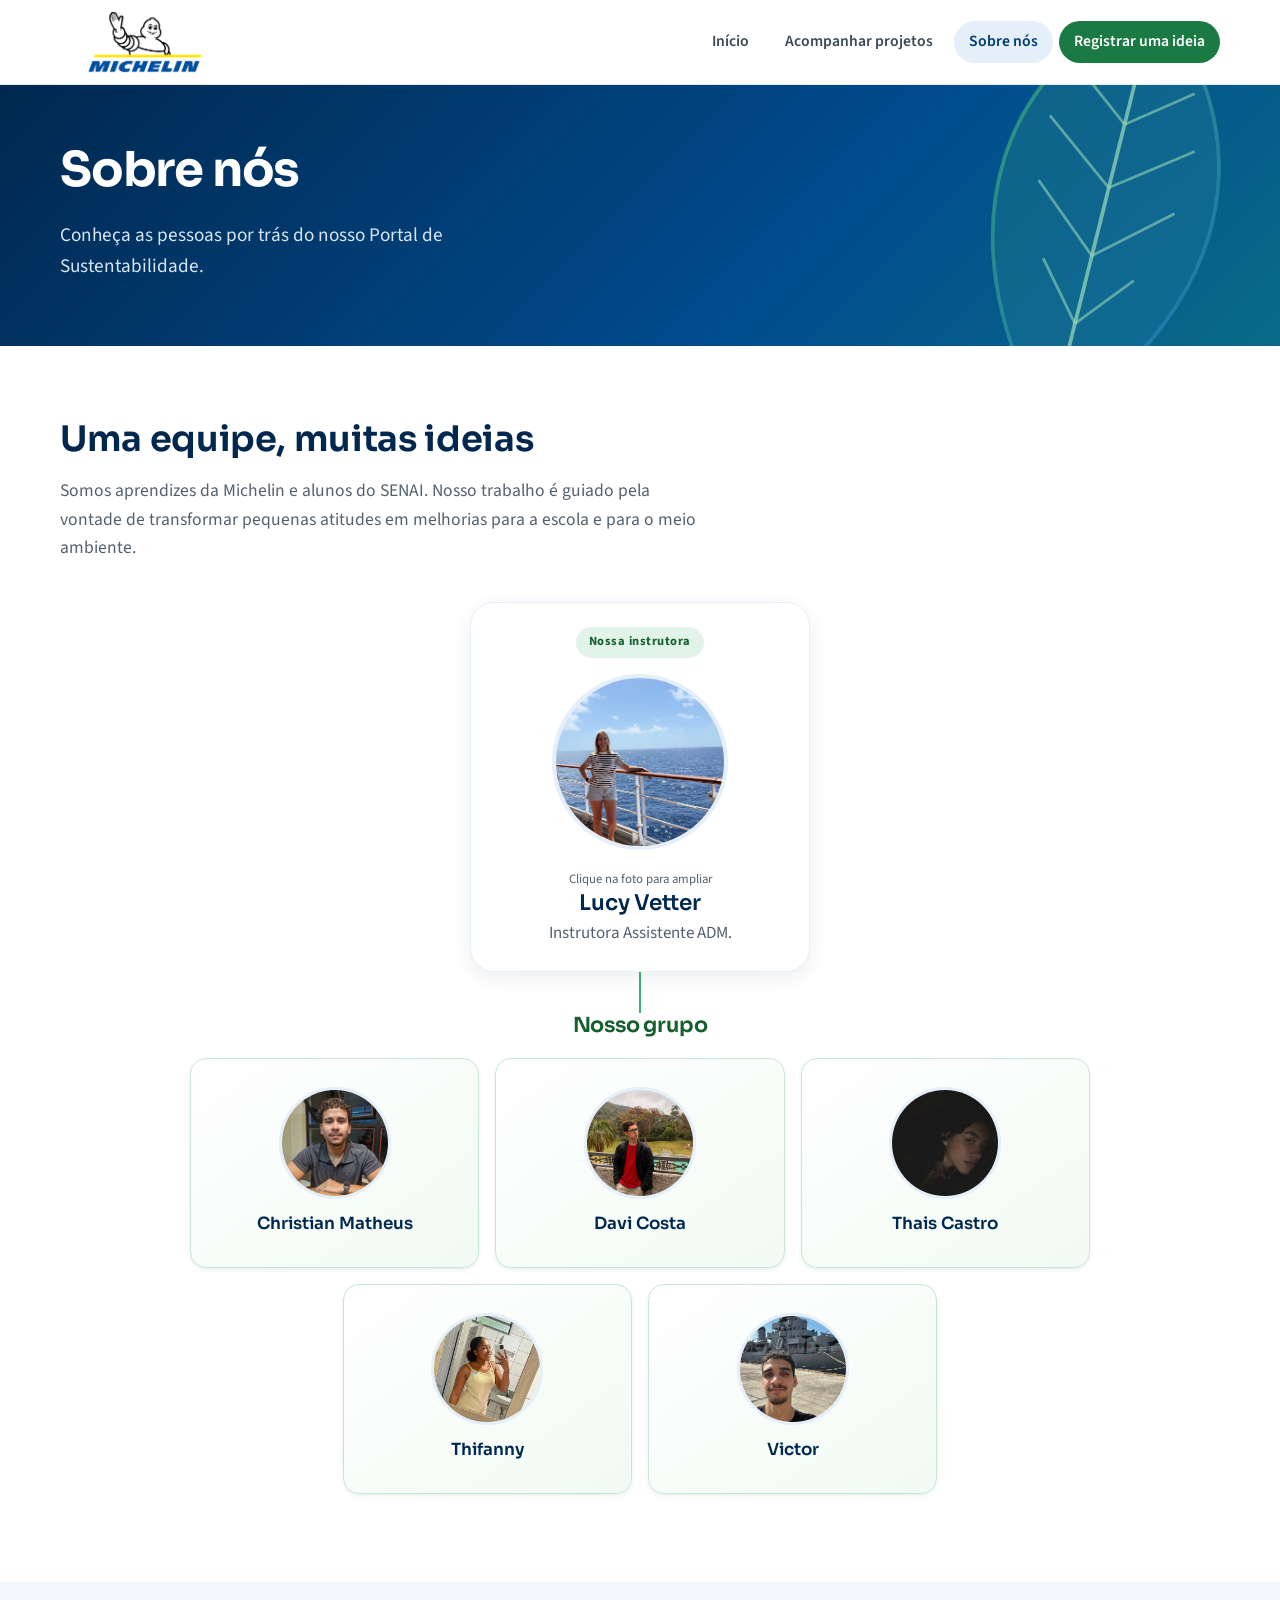
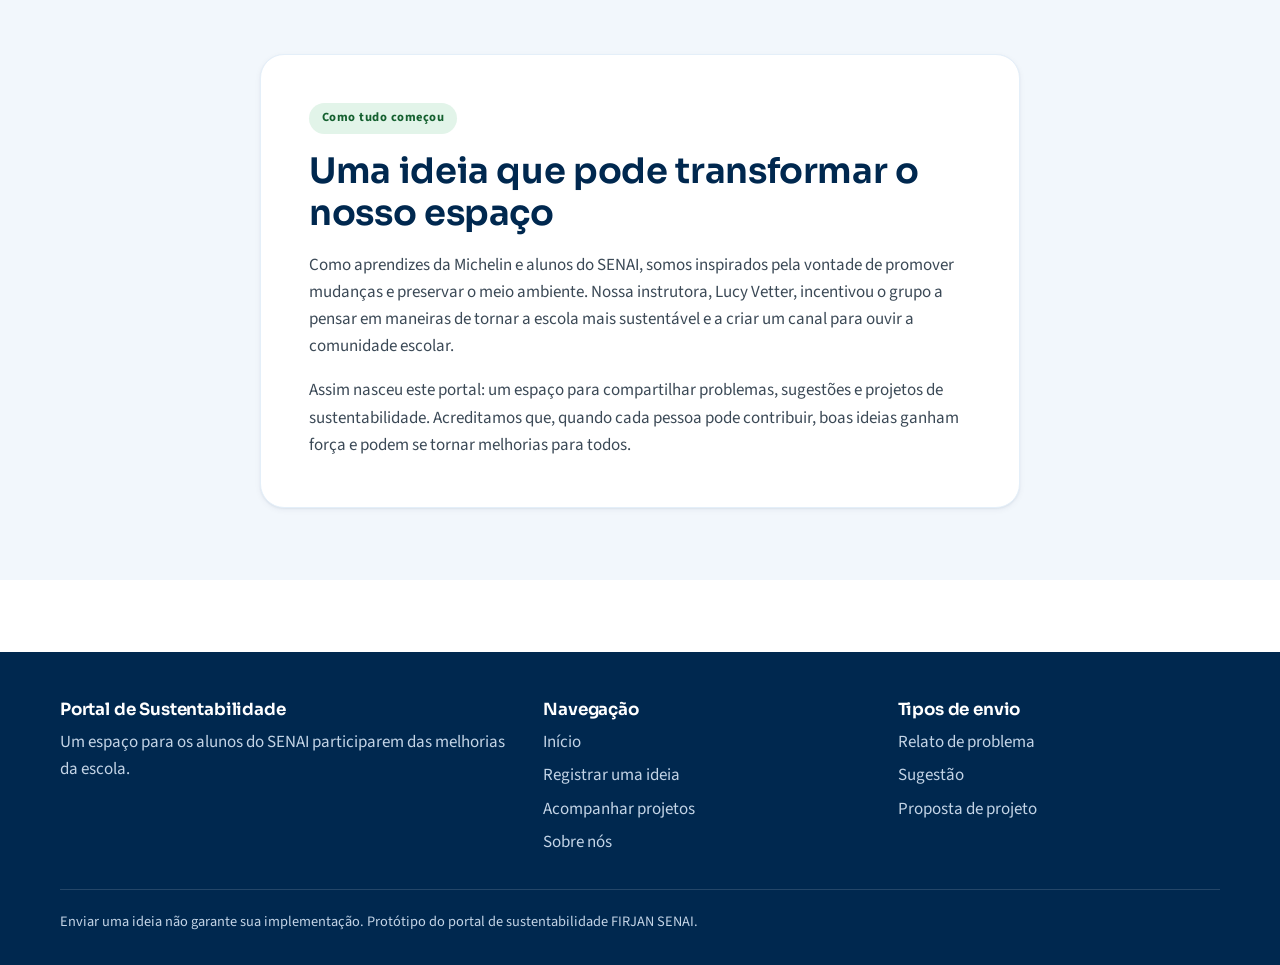
==== commit fcddb50c: "michelin logo" ====
--- a/sobre.html
+++ b/sobre.html
@@ -21,7 +21,7 @@
     <div class="container header-inner">
       <a class="logo-link" href="index.html" aria-label="FIRJAN SENAI – página inicial">
         <div class="logo-container">
-          <img src="img/senai.png" alt="FIRJAN SENAI">
+          <img src="img/michelin.png" alt="FIRJAN SENAI">
           <span class="logo-placeholder" aria-hidden="true">Logo<br>FIRJAN SENAI</span>
         </div>
       </a>
@@ -61,7 +61,7 @@
       <div class="container">
         <div class="secao-titulo reveal">
           <h2 id="titulo-equipe">Uma equipe, muitas ideias</h2>
-          <p>Nosso trabalho é guiado por quem acredita que pequenas atitudes podem inspirar grandes mudanças.</p>
+          <p>Somos aprendizes da Michelin e alunos do SENAI. Nosso trabalho é guiado pela vontade de transformar pequenas atitudes em melhorias para a escola e para o meio ambiente.</p>
         </div>
 
         <div class="sobre-piramide">
@@ -119,7 +119,7 @@
         <article class="sobre-texto reveal">
           <span class="sobre-etiqueta">Como tudo começou</span>
           <h2 id="titulo-historia">Uma ideia que pode transformar o nosso espaço</h2>
-          <p>Inspirados pela vontade de promover mudanças e preservar o meio ambiente, começamos a pensar em maneiras de tornar a nossa escola mais sustentável. Nossa instrutora, Lucy Vetter, incentivou o grupo a transformar esse desejo em ação e a criar um canal para ouvir a comunidade escolar.</p>
+          <p>Como aprendizes da Michelin e alunos do SENAI, somos inspirados pela vontade de promover mudanças e preservar o meio ambiente. Nossa instrutora, Lucy Vetter, incentivou o grupo a pensar em maneiras de tornar a escola mais sustentável e a criar um canal para ouvir a comunidade escolar.</p>
           <p>Assim nasceu este portal: um espaço para compartilhar problemas, sugestões e projetos de sustentabilidade. Acreditamos que, quando cada pessoa pode contribuir, boas ideias ganham força e podem se tornar melhorias para todos.</p>
         </article>
       </div>
--- a/css/style.css
+++ b/css/style.css
@@ -674,6 +674,7 @@
 .sobre-integrante:nth-child(5) { grid-column: 4 / span 2; }
 .sobre-historia { margin-top: 1rem; }
 .sobre-texto { max-width: 760px; margin: 0 auto; padding: clamp(1.5rem, 5vw, 3rem); background: #fff; border: 1px solid var(--azul-100); border-radius: var(--raio-lg); box-shadow: var(--sombra-sm); }
+.sobre-logo-michelin { display: block; width: min(100%, 200px); height: auto; max-height: 112px; margin: 1rem 0; object-fit: contain; object-position: left center; }
 .sobre-texto h2 { margin-top: 1rem; }
 .sobre-texto p { color: var(--cinza-700); }
 .sobre-texto p:last-child { margin-bottom: 0; }
